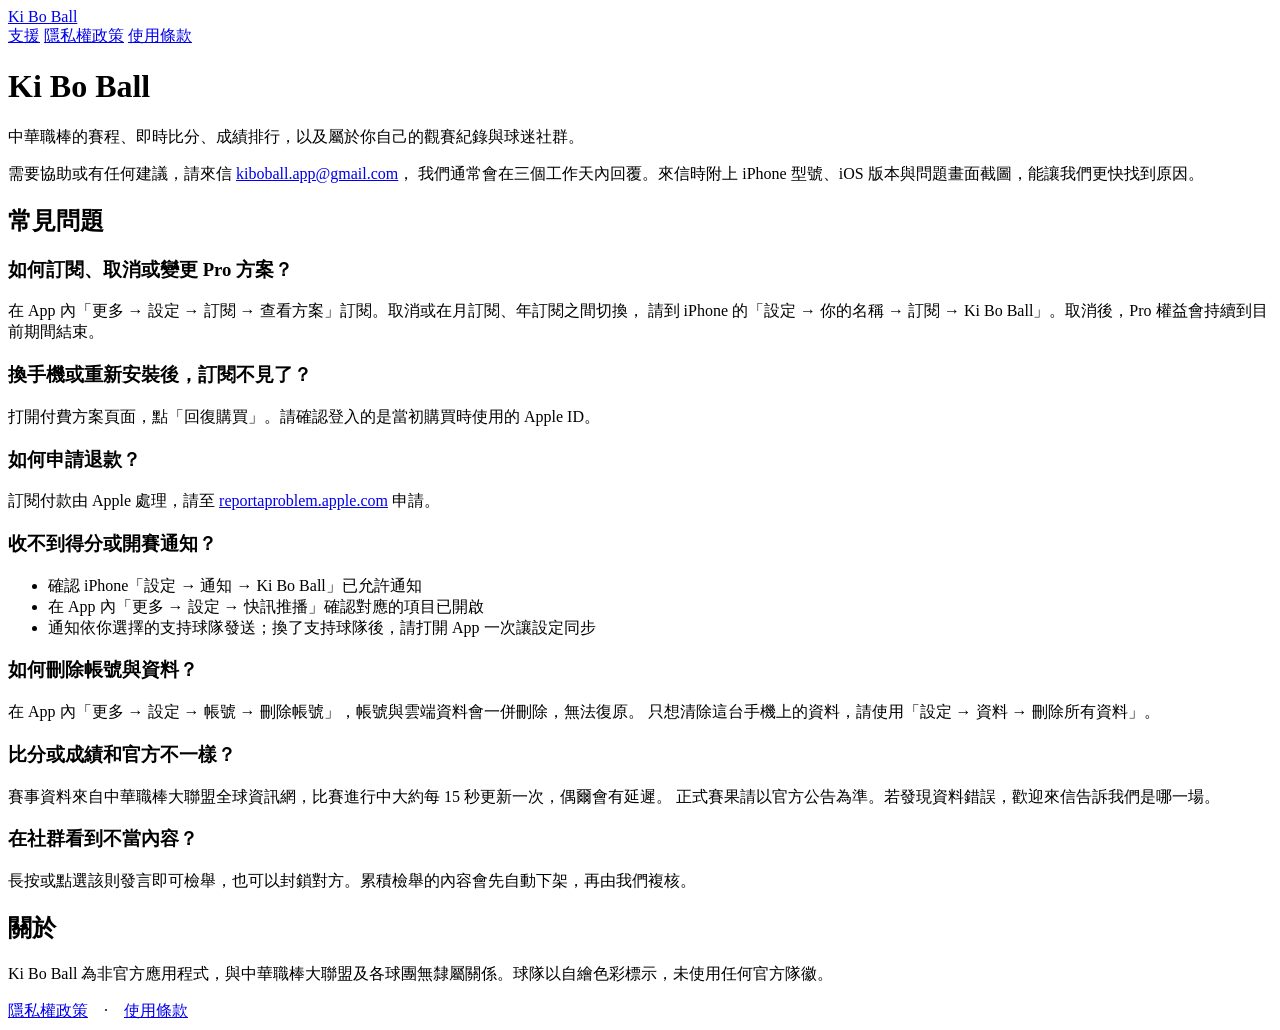
==== index.html @ 6122d97b "更新 index.html" ====
<!doctype html>
<html lang="zh-Hant">
<head>
<meta charset="utf-8">
<meta name="viewport" content="width=device-width, initial-scale=1">
<title>Ki Bo Ball｜中職賽事與觀賽紀錄</title>
<meta name="description" content="Ki Bo Ball 支援：常見問題、訂閱管理、帳號刪除與聯絡方式。">
<link rel="stylesheet" href="style.css">
</head>
<body>
<header><div class="inner">
  <a class="brand" href="./">Ki Bo Ball</a>
  <nav>
    <a href="./" aria-current="page">支援</a>
    <a href="privacy.html">隱私權政策</a>
    <a href="terms.html">使用條款</a>
  </nav>
</div></header>

<main>
<h1>Ki Bo Ball</h1>
<p class="lead">中華職棒的賽程、即時比分、成績排行，以及屬於你自己的觀賽紀錄與球迷社群。</p>

<div class="note">
  需要協助或有任何建議，請來信 <a href="mailto:kiboball.app@gmail.com?subject=Ki%20Bo%20Ball">kiboball.app@gmail.com</a>，
  我們通常會在三個工作天內回覆。來信時附上 iPhone 型號、iOS 版本與問題畫面截圖，能讓我們更快找到原因。
</div>

<h2>常見問題</h2>

<h3>如何訂閱、取消或變更 Pro 方案？</h3>
<p>在 App 內「更多 → 設定 → 訂閱 → 查看方案」訂閱。取消或在月訂閱、年訂閱之間切換，
請到 iPhone 的「設定 → 你的名稱 → 訂閱 → Ki Bo Ball」。取消後，Pro 權益會持續到目前期間結束。</p>

<h3>換手機或重新安裝後，訂閱不見了？</h3>
<p>打開付費方案頁面，點「回復購買」。請確認登入的是當初購買時使用的 Apple ID。</p>

<h3>如何申請退款？</h3>
<p>訂閱付款由 Apple 處理，請至 <a href="https://reportaproblem.apple.com" rel="noopener">reportaproblem.apple.com</a> 申請。</p>

<h3>收不到得分或開賽通知？</h3>
<ul>
  <li>確認 iPhone「設定 → 通知 → Ki Bo Ball」已允許通知</li>
  <li>在 App 內「更多 → 設定 → 快訊推播」確認對應的項目已開啟</li>
  <li>通知依你選擇的支持球隊發送；換了支持球隊後，請打開 App 一次讓設定同步</li>
</ul>

<h3>如何刪除帳號與資料？</h3>
<p>在 App 內「更多 → 設定 → 帳號 → 刪除帳號」，帳號與雲端資料會一併刪除，無法復原。
只想清除這台手機上的資料，請使用「設定 → 資料 → 刪除所有資料」。</p>

<h3>比分或成績和官方不一樣？</h3>
<p>賽事資料來自中華職棒大聯盟全球資訊網，比賽進行中大約每 15 秒更新一次，偶爾會有延遲。
正式賽果請以官方公告為準。若發現資料錯誤，歡迎來信告訴我們是哪一場。</p>

<h3>在社群看到不當內容？</h3>
<p>長按或點選該則發言即可檢舉，也可以封鎖對方。累積檢舉的內容會先自動下架，再由我們複核。</p>

<h2>關於</h2>
<p>Ki Bo Ball 為非官方應用程式，與中華職棒大聯盟及各球團無隸屬關係。球隊以自繪色彩標示，未使用任何官方隊徽。</p>
</main>

<footer><div class="inner">
  <a href="privacy.html">隱私權政策</a>　·　<a href="terms.html">使用條款</a>
</div></footer>
</body>
</html>
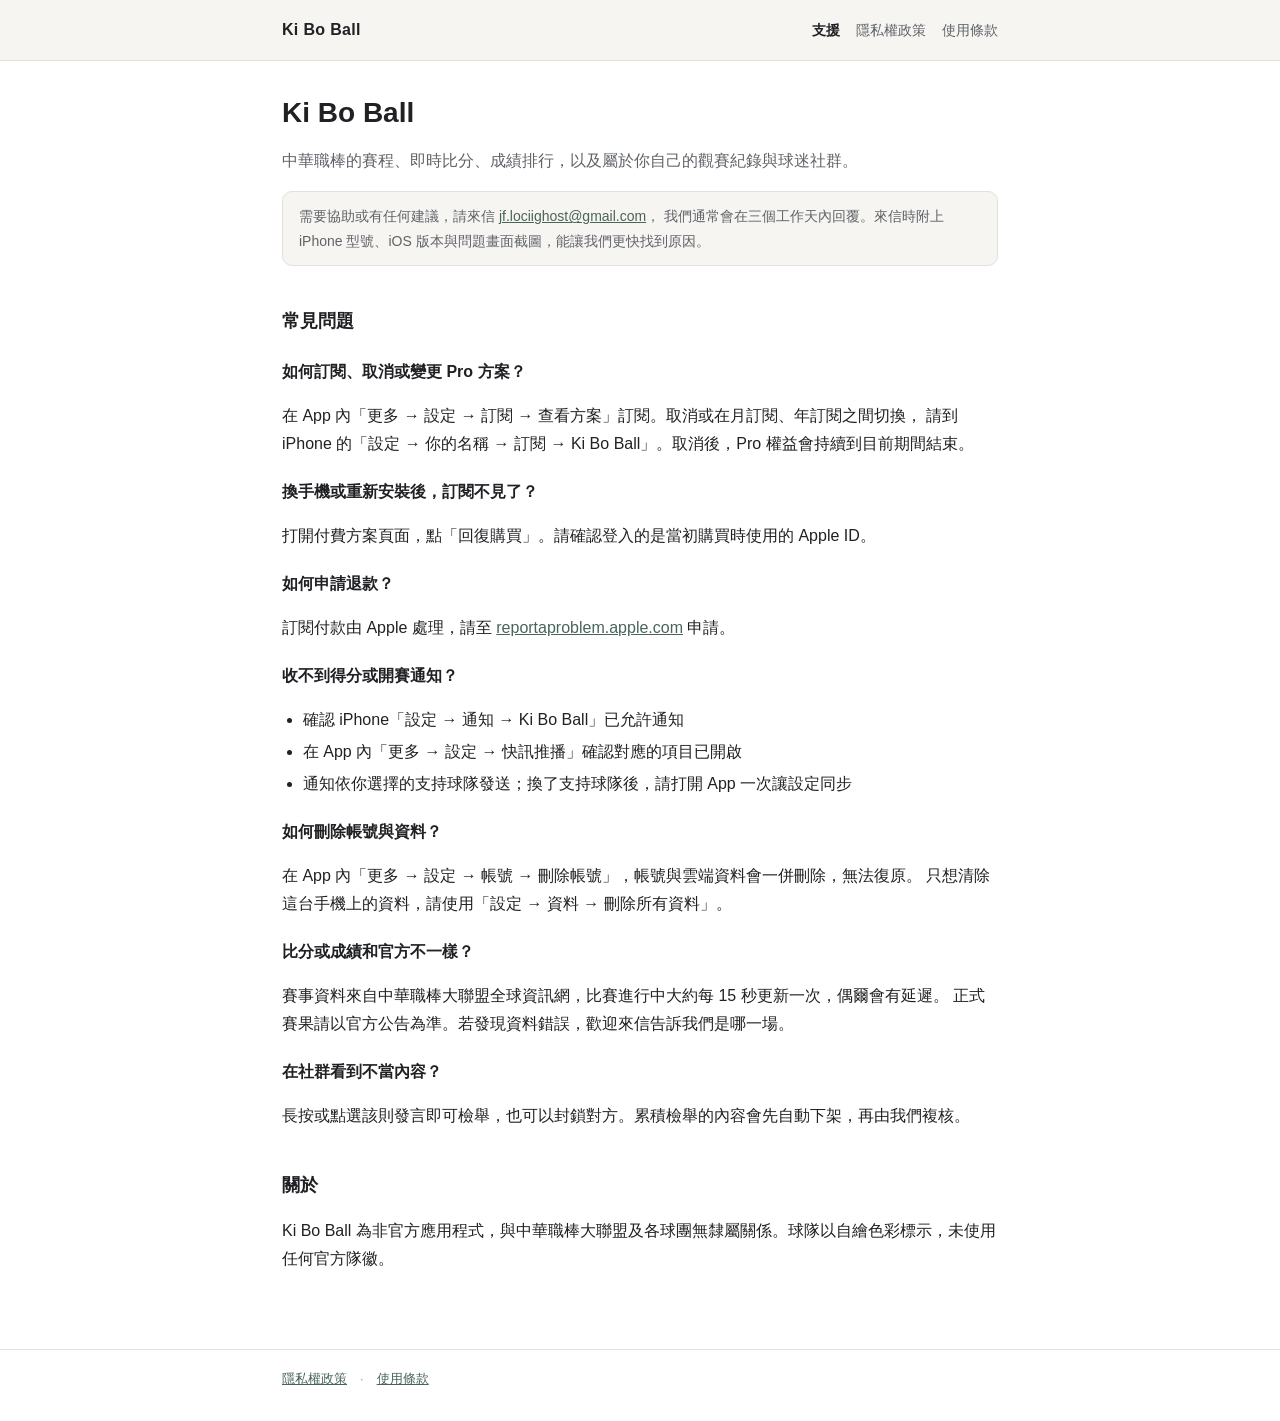
==== commit f97a6847: "更新 index.html" ====
--- a/index.html
+++ b/index.html
@@ -22,7 +22,7 @@
 <p class="lead">中華職棒的賽程、即時比分、成績排行，以及屬於你自己的觀賽紀錄與球迷社群。</p>
 
 <div class="note">
-  需要協助或有任何建議，請來信 <a href="mailto:kiboball.app@gmail.com?subject=Ki%20Bo%20Ball">kiboball.app@gmail.com</a>，
+  需要協助或有任何建議，請來信 <a href="mailto:jf.lociighost@gmail.com?subject=Ki%20Bo%20Ball">jf.lociighost@gmail.com</a>，
   我們通常會在三個工作天內回覆。來信時附上 iPhone 型號、iOS 版本與問題畫面截圖，能讓我們更快找到原因。
 </div>
 
--- a/style.css
+++ b/style.css
@@ -0,0 +1,41 @@
+:root {
+  --ink: #202124; --muted: #5f6368; --faint: #9aa0a6;
+  --paper: #ffffff; --soft: #f7f5f2; --line: #e3e0dc; --accent: #49645a;
+}
+@media (prefers-color-scheme: dark) {
+  :root { --ink: #ecebe9; --muted: #b3b0ab; --faint: #7d7a76;
+          --paper: #17181a; --soft: #202124; --line: #33353a; --accent: #8fb3a4; }
+}
+* { box-sizing: border-box; }
+html { -webkit-text-size-adjust: 100%; }
+body { margin: 0; background: var(--paper); color: var(--ink);
+       font: 16px/1.75 "Avenir Next", -apple-system, "PingFang TC", "Noto Sans TC", sans-serif; }
+header { border-bottom: 1px solid var(--line); background: var(--soft); }
+header .inner, main, footer .inner { max-width: 760px; margin: 0 auto; padding: 0 22px; }
+header .inner { display: flex; align-items: center; flex-wrap: wrap; gap: 6px 18px;
+                min-height: 60px; padding-top: 10px; padding-bottom: 10px; }
+header .brand { font-weight: 700; letter-spacing: .02em; color: var(--ink); text-decoration: none; white-space: nowrap; }
+header nav { margin-left: auto; display: flex; flex-wrap: wrap; gap: 4px 16px; font-size: 14px; }
+header nav a { color: var(--muted); text-decoration: none; white-space: nowrap; }
+@media (max-width: 420px) {
+  header nav { margin-left: 0; width: 100%; }
+  h1 { font-size: 24px; }
+}
+header nav a[aria-current="page"] { color: var(--ink); font-weight: 600; }
+main { padding-top: 34px; padding-bottom: 60px; }
+h1 { font-size: 28px; line-height: 1.3; margin: 0 0 6px; }
+.meta { color: var(--faint); font-size: 13px; margin-bottom: 26px; }
+h2 { font-size: 18px; margin: 36px 0 8px; padding-top: 4px; }
+h3 { font-size: 16px; margin: 20px 0 4px; }
+p, li { color: var(--ink); }
+.lead { color: var(--muted); }
+ul { padding-left: 1.3em; }
+li { margin: 4px 0; }
+a { color: var(--accent); }
+table { width: 100%; border-collapse: collapse; font-size: 14px; margin: 10px 0; }
+th, td { text-align: left; vertical-align: top; padding: 9px 10px; border-bottom: 1px solid var(--line); }
+th { color: var(--muted); font-weight: 600; font-size: 13px; }
+.table-wrap { overflow-x: auto; }
+.note { background: var(--soft); border: 1px solid var(--line); border-radius: 10px; padding: 12px 16px; font-size: 14px; color: var(--muted); }
+footer { border-top: 1px solid var(--line); color: var(--faint); font-size: 13px; }
+footer .inner { padding-top: 18px; padding-bottom: 30px; }
